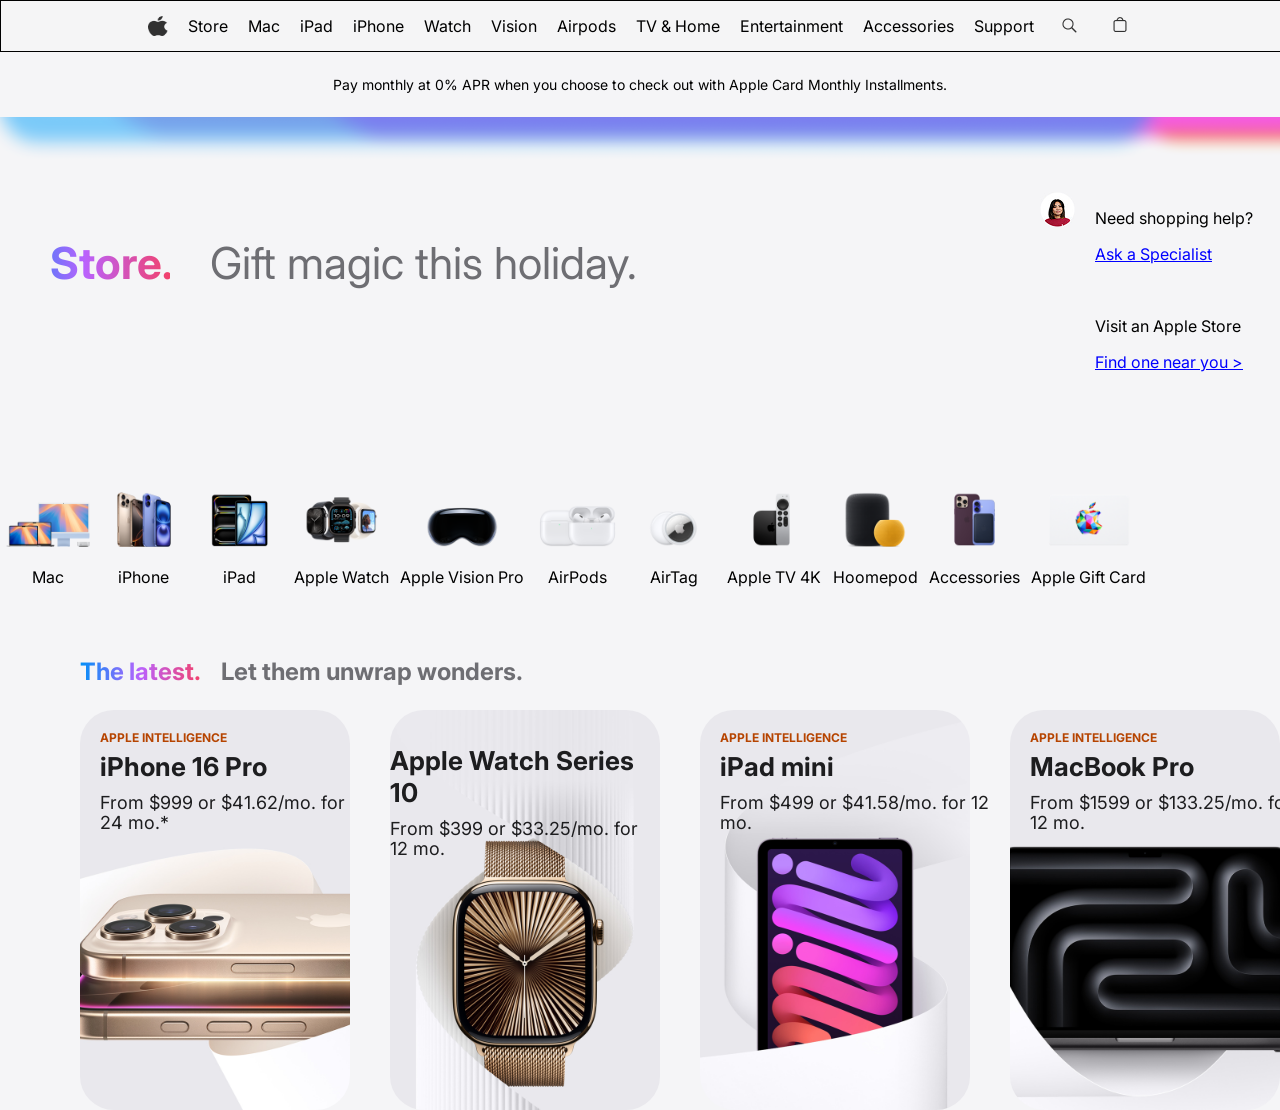
==== project2ig/storepage.html @ 645a99cc "Add files via upload" ====
<!DOCTYPE html>
<html lang="en">

<head>
    <meta charset="UTF-8">
    <meta name="viewport" content="width=device-width, initial-scale=1.0">
    <title>Document</title>
    <link rel="stylesheet" href="./storepage.css">
    </link>
    <link rel="preconnect" href="https://fonts.googleapis.com">
    <link rel="preconnect" href="https://fonts.gstatic.com" crossorigin>
    <link
        href="https://fonts.googleapis.com/css2?family=Bebas+Neue&family=Bungee&family=Inter:ital,opsz,wght@0,14..32,100..900;1,14..32,100..900&family=Noto+Sans:ital,wght@0,100..900;1,100..900&display=swap"
        rel="stylesheet">
</head>

<body class="body">

    <div class="a1">
        <div class="a2"><img class="a3" src="./applelogo.png" alt=""></div>
        <p class="a2">Store</p>
        <p class="a2">Mac</p>
        <p class="a2">iPad</p>
        <p class="a2">iPhone</p>
        <p class="a2">Watch</p>
        <p class="a2">Vision</p>
        <p class="a2">Airpods</p>
        <p class="a2">TV & Home</p>
        <p class="a2">Entertainment</p>
        <p class="a2">Accessories</p>
        <p class="a2">Support</p>
        <div class="a2"><img class="a4" src="./Item → Button - Search apple.com.png" alt=""></div>
        <div class="a2"><img class="a4" src="./shopicon.png" alt=""></div>
    </div>
    <div class="b1">
        <p class="b2">Pay monthly at 0% APR when you choose to check out with Apple Card Monthly Installments.</p>
    </div>

    <div class="b3">

    </div>

    <div class="c1">
        <div class="c2">
            <p class="c3">Store.</p>
            <p class="c4"> Gift magic this holiday.</p>
        </div>

        <div class="c5">
            <div><img src="./some lady.png" alt=""></div>
            <div>
                <div class="c7">
                    <p>Need shopping help?</p>
                    <a href="./es" class="c6">
                        <p>Ask a Specialist</p>
                    </a>
                </div>
                <div class="c7">
                    <p>Visit an Apple Store</p>
                    <a href="./es" class=c6>
                        <p>Find one near you ></p>
                    </a>
                </div>
            </div>
        </div>

    </div>
    <div class="d">

        <div class="d2"><img class=d1 src="./mac.png" alt="">
            <p>Mac</p>
        </div>
        <div class="d2"><img class=d1 src="iphone.png" alt="">
            <p>iPhone</p>
        </div>
        <div class="d2"><img class=d1 src="ipad.png" alt="">
            <p>iPad</p>
        </div>
        <div class="d2"><img class=d1 src="watch.png" alt="">
            <p>Apple Watch</p>
        </div>
        <div class="d2"><img class=d1 src="visionpro.png" alt="">
            <p>Apple Vision Pro</p>
        </div>
        <div class="d2"><img class=d1 src="airpods.png" alt="">
            <p>AirPods</p>
        </div>
        <div class="d2"><img class=d1 src="airtag.png" alt="">
            <p>AirTag</p>
        </div>
        <div class="d2"><img class=d1 src="appletv.png" alt="">
            <p>Apple TV 4K</p>
        </div>
        <div class="d2"><img class=d1 src="homepod.png" alt="">
            <p>Hoomepod</p>
        </div>
        <div class="d2"><img class=d1 src="accessories.png" alt="">
            <p>Accessories</p>
        </div>
        <div class="d2"><img class=d1 src="giftcard.png" alt="">
            <p>Apple Gift Card</p>
        </div>
    </div>
    <div class="z1">
        <div class="e">
            <p class="e1">The latest.</p>
            <p class="e2">Let them unwrap wonders.</p>
        </div>
        <div class="e3">

            <div class="e4" id="dsad">
                <div class="f3">
                    <p class="f5">APPLE INTELLIGENCE</p>
                    <p class="f1">iPhone 16 Pro</p>
                    <p class="f2">From $999 or $41.62/mo. for 24 mo.*</p>
                </div>
            </div>
            <div class="e5">
                <div class="f4">
                    <p class="f0">Apple Watch Series 10</p>
                    <p class="f2">From $399 or $33.25/mo. for 12 mo.</p>
                </div>
            </div>
            <div class="e6">
                <div class="f3">
                    <p class="f5">APPLE INTELLIGENCE</p>
                    <p class="f1">iPad mini</p>
                    <p class="f2">From $499 or $41.58/mo. for 12 mo.</p>
                </div>
            </div>
            <div class="e7">
                <div class="f3">
                    <p class="f5">APPLE INTELLIGENCE</p>
                    <p class=f1>MacBook Pro</p>
                    <p class="f2">From $1599 or $133.25/mo. for 12 mo.</p>
                </div>
            </div>





        </div>
    </div>


<div>




    
</div>




</body>

</html>
---- project2ig/storepage.css ----
.body {
    margin: 0;
    width: 100%;
    background-color: rgba(245, 245, 247, 1);
    font-family: 'inter';

}

.a1 {
    width: 100%;
    height: 50px;
    border: 1px solid black;
    display: flex;
    justify-content: center;
    gap: 20px;
    align-items: center;
    text-align: center;
    background-color: #F5F5F7CC;
}

.a2 {
    height: 30px;
    align-items: center;
    display: flex;
}

.a3 {
    width: 20px;
    height: 20px;
}

.a4 {
    display: flex;
    align-items: center;
}

.b1 {
    display: flex;
    align-items: center;
    text-align: center;
    width: 100%;
}

.b2 {
    width: 100%;
    font-size: 14px;
    padding: 10px 0;
}

.b3 {
    width: 100%;
    height: 75px;
    background: url(./gradient.png);
}

.c1 {
    width: 100%;
    height: 300px;
    display: flex;
    justify-content: space-between;
}

.c3 {
    background: linear-gradient(90deg, #0090F7 0%, #BA62FC 50%, #F2416B 100%);
    background-clip: text;
    -webkit-background-clip: text;
    -webkit-text-fill-color: transparent;
    font-weight: 700;
    font-size: 44px;
    width: 120px;
    height: 50px;
    padding-left: 50px;
}

.c2 {
    display: flex;
    height: 50px;
    width: 800px;
    gap: 40px;
}

.c4 {
    color: rgba(110, 110, 115, 1);
    font-size: 44px;
    width: 600px;
    height: 50px;
}

.c5 {
    display: flex;
    width: 200px;
    gap: 20px;
    padding-right: 40px;
}

.c6 {
    color: blue;
    text-decoration: underline;
}

.c7 {
    padding-bottom: 20px;
    width: 200px;
}

.d {
    height: 141px;
    justify-content: space-around;

    display: flex;
    width: 90%;
    justify-self: center;
}

.d1 {
    height: 55px;

}

.d2 {
    height: 60px;
    object-fit: contain;
    text-align: center
}

.e {
    display: flex;
    text-align: start;
    gap: 20px;
    width: 80%;
    padding-left: 80px;
}

.e1 {
    font-size: 24px;
    font-weight: 700;
    background: linear-gradient(90deg, #0090F7 0%, #BA62FC 50%, #F2416B 100%);
    background-clip: text;
    -webkit-background-clip: text;
    -webkit-text-fill-color: transparent;
}

.e2 {
    font-weight: 700;
    font-size: 24px;
    color: rgba(110, 110, 115, 1);
}

.e4 {
    background: url(./e3.jpg);
    width: 480px;
    height: 400px;
    background-size: cover;
    border-radius: 34px;
    background-position: center;

}

.e3 {
    margin-left: 80px;
    display: flex;
    gap: 40px;

    
}

.e5 {
    background: url(./e4.jpg);
    width: 480px;
    height: 400px;
    background-size: cover;
    background-position: center;
    border-radius: 34px;
    background-repeat: no-repeat;
}

.e6 {
    background: url(./e5.jpg);
    width: 480px;
    height: 400px;
    background-size: cover;
    border-radius: 34px;
    background-position: center;
}

.e7 {
    background: url(./e6.jpg);
    width: 480px;
    height: 400px;
    background-size: cover;
    border-radius: 34px;
    background-position: center;

}

.z1 {
width: 100%;
}
.f1 {color: #1D1D1F;
font-size: 26px;
font-weight: 700;
line-height: 32px;
margin-top: 0px;
margin-bottom: 10px;

}
.f2 {color: #1D1D1F;
font-family: Inter;
font-size: 18px;
font-style: normal;
font-weight: 400;
margin: 0px;
line-height: 20px; /* 111.111% */}
.f3 {width: 100%;
margin: 20px;}
.f5{margin-bottom: 5px;
color: #B64400;
font-family: Inter;
font-size: 12px;
font-style: normal;
font-weight: 700;
line-height: 16px; /* 133.333% */
}
.f0{color: #1D1D1F;
font-size: 26px;
font-weight: 700;
line-height: 32px;
margin-top: 35px;
margin-bottom: 10px;}
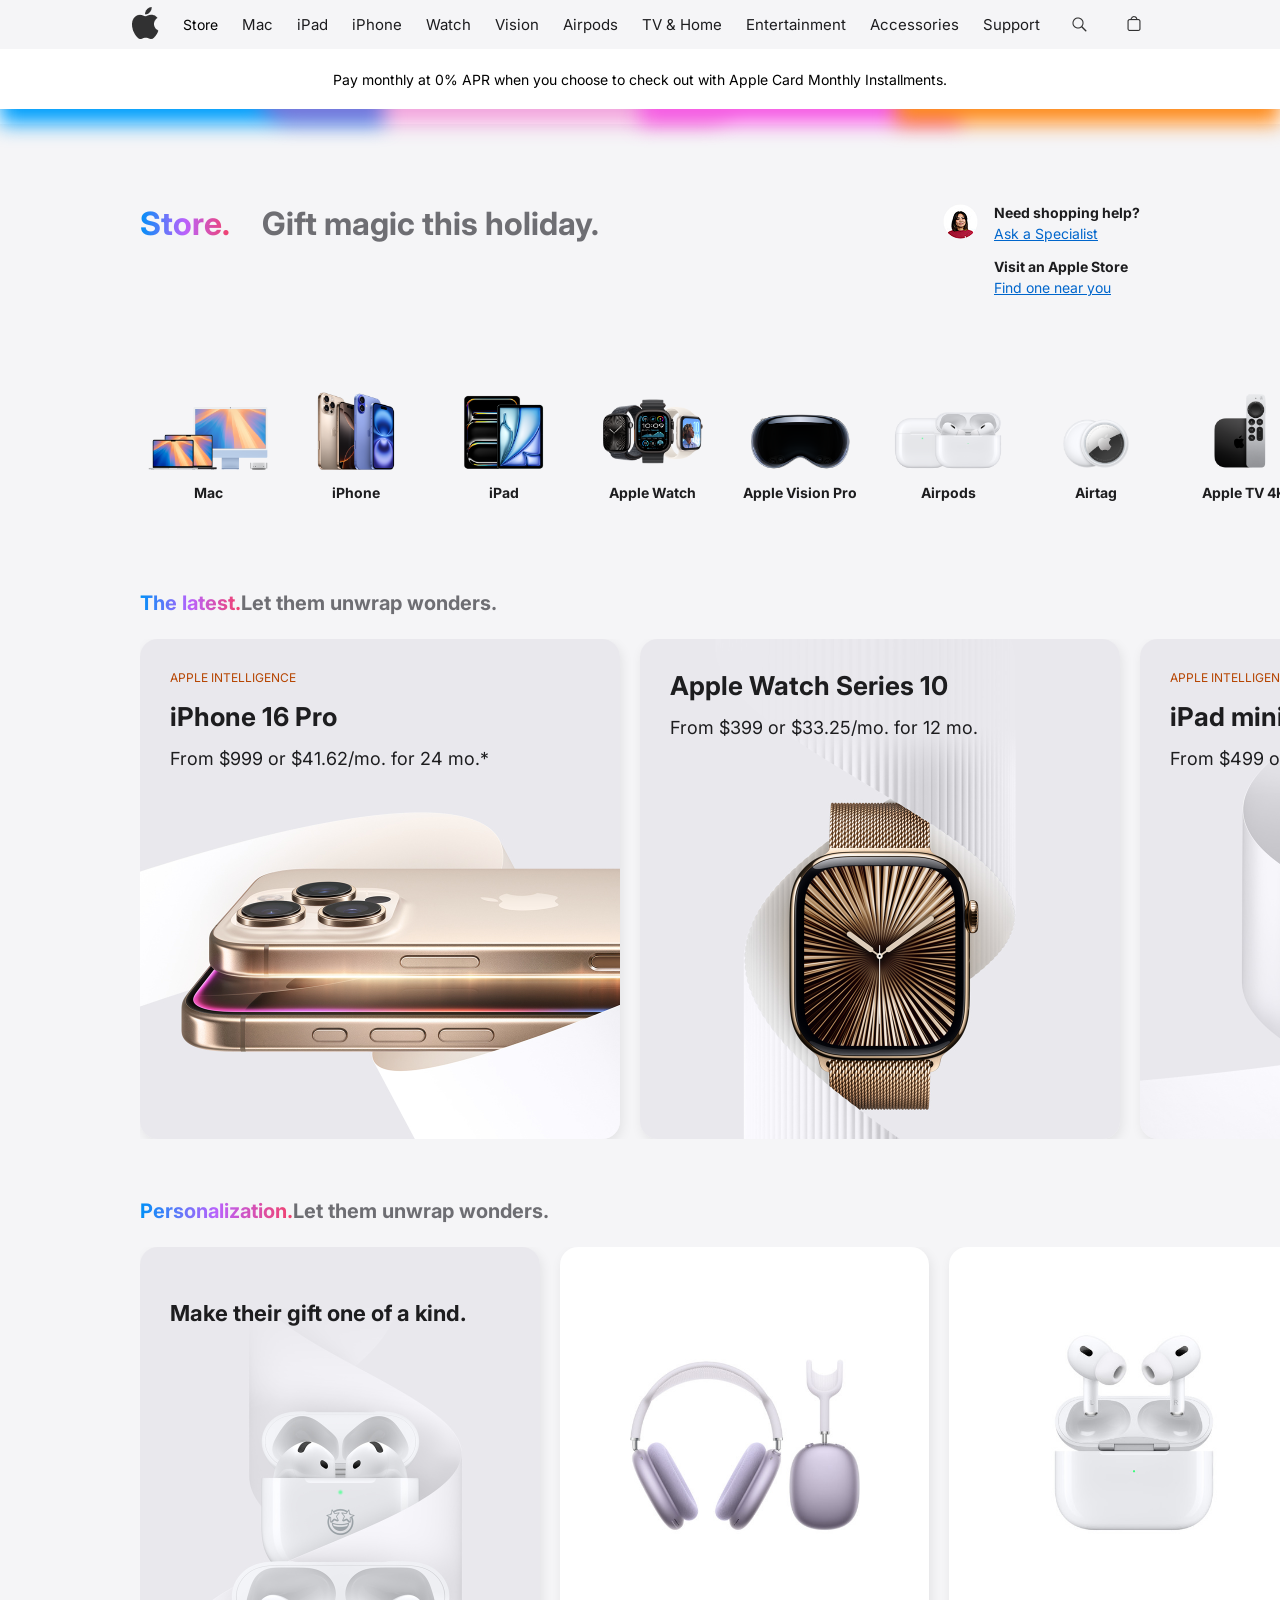
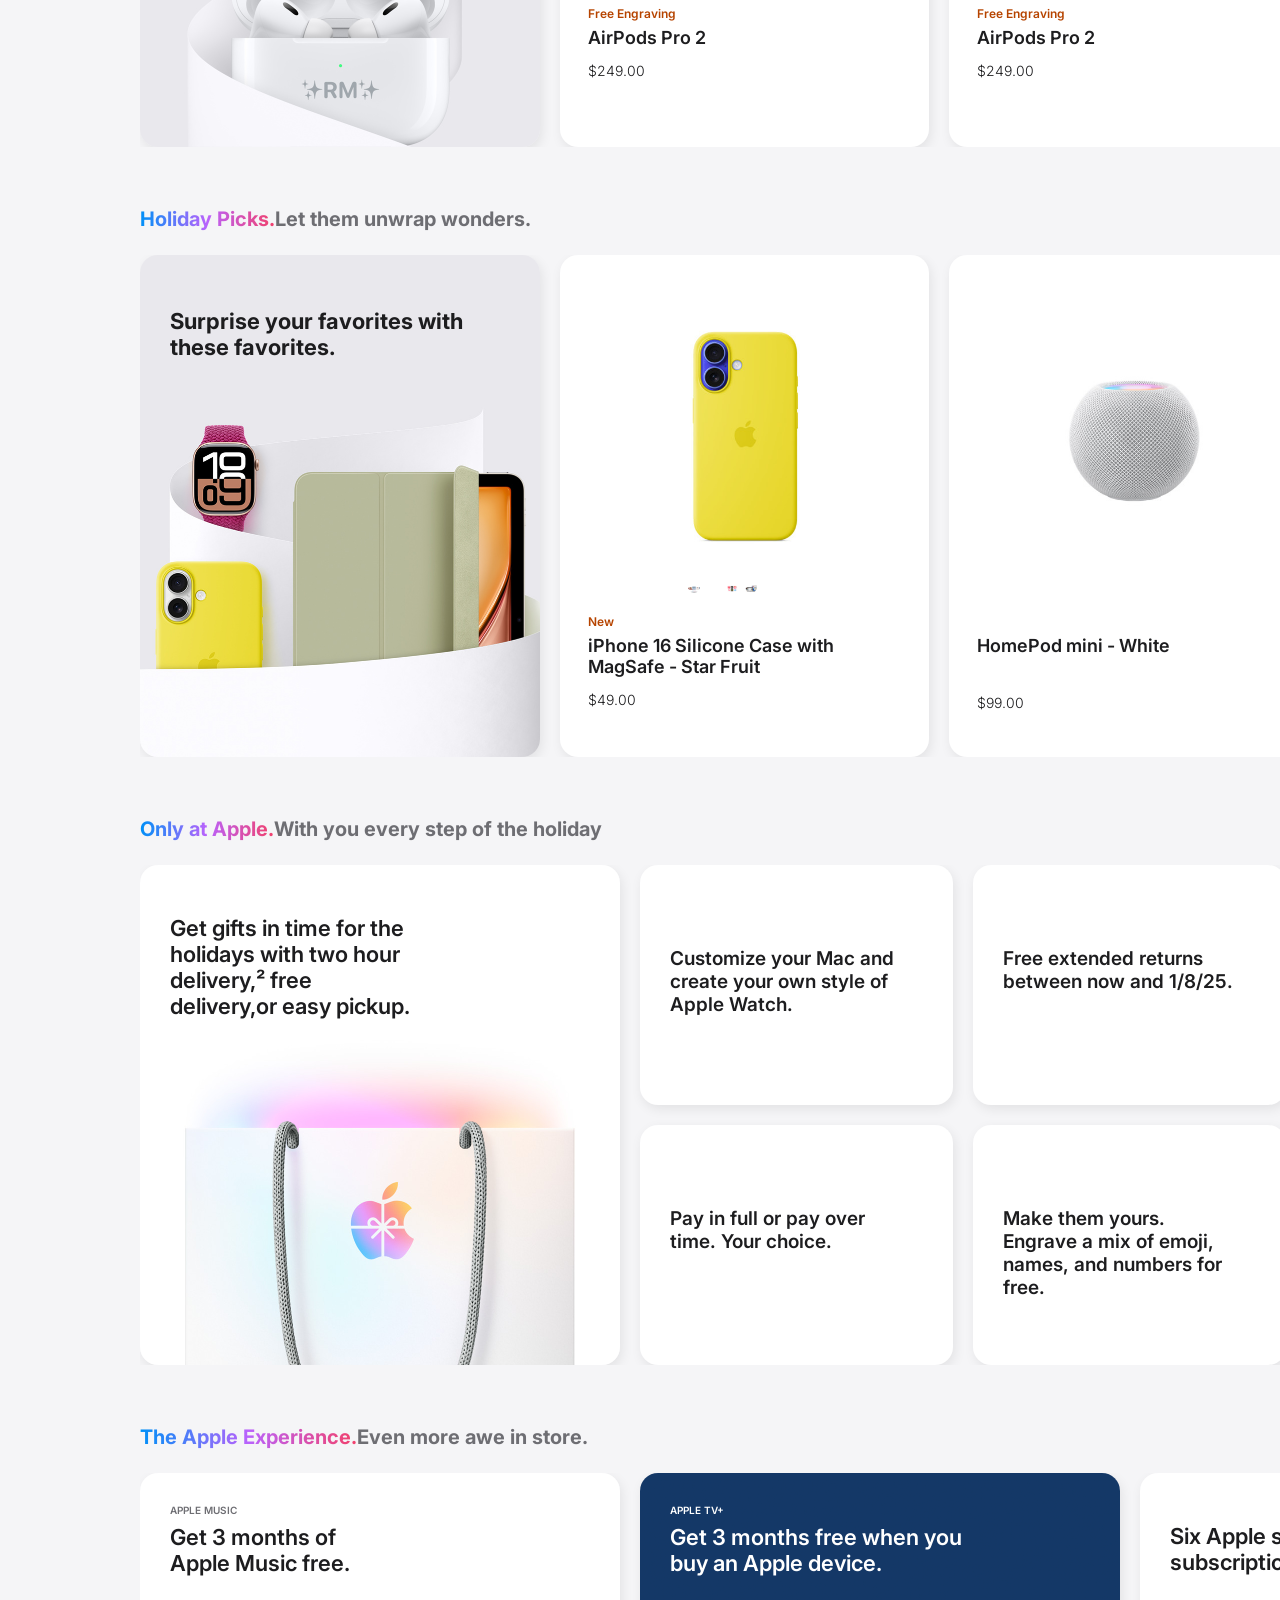
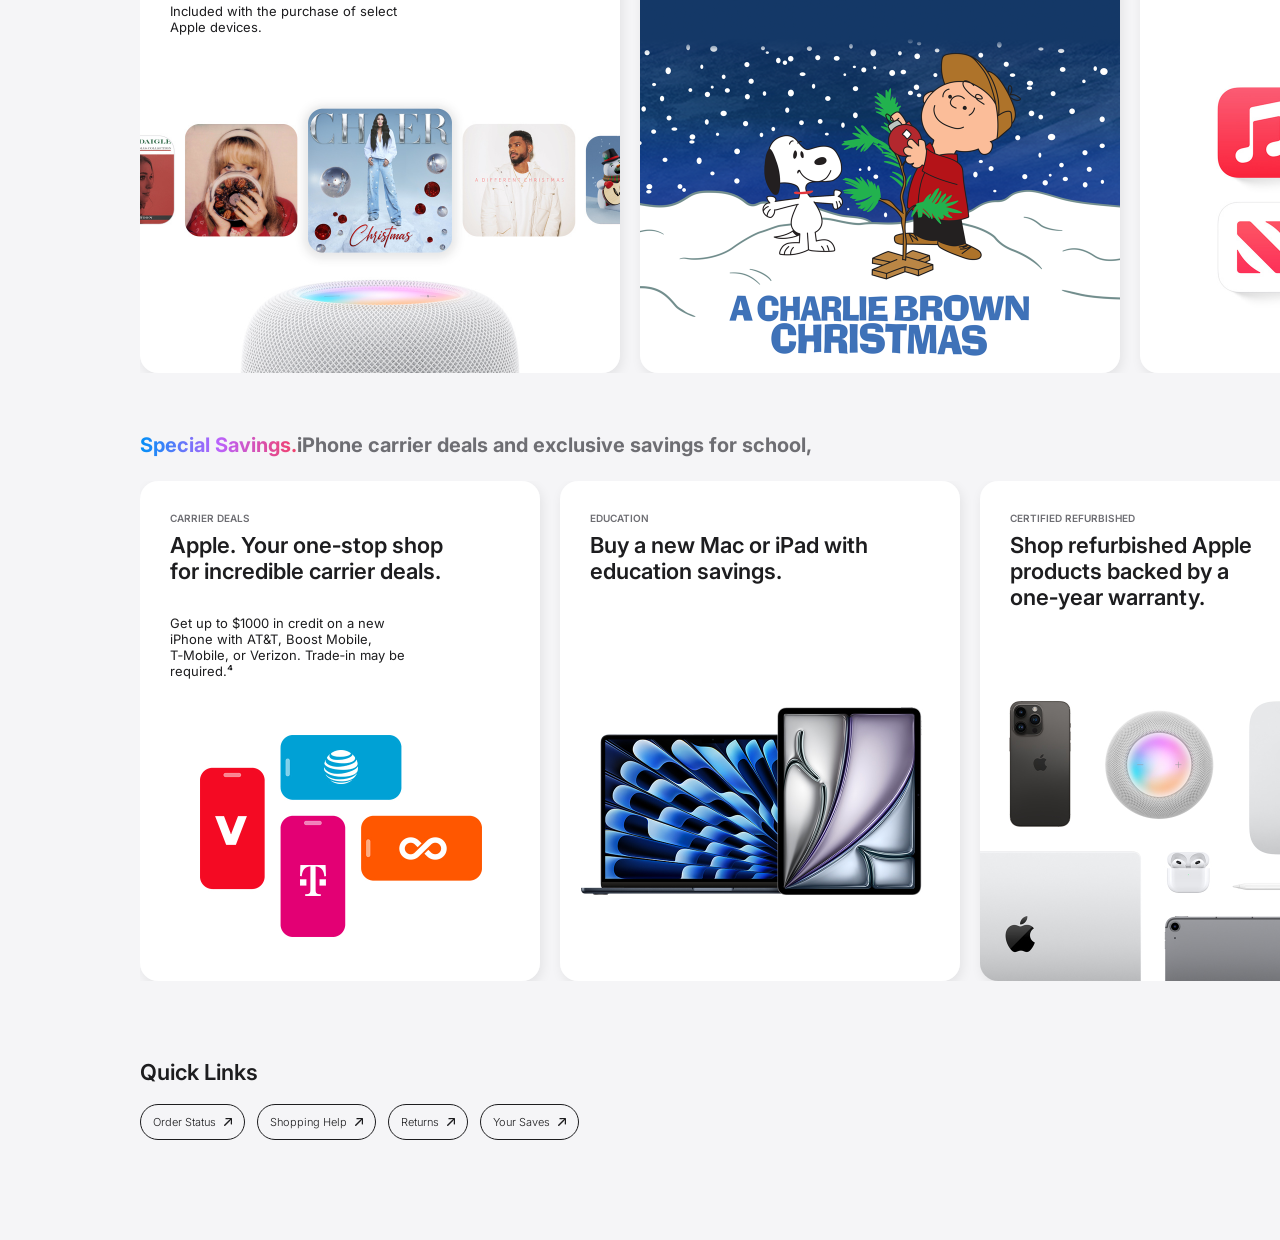
==== commit ff520fc9: "Add files via upload" ====
--- a/project2ig/storepage.html
+++ b/project2ig/storepage.html
@@ -1,160 +1,589 @@
-<!DOCTYPE html>
+<!doctype html>
 <html lang="en">
 
 <head>
-    <meta charset="UTF-8">
-    <meta name="viewport" content="width=device-width, initial-scale=1.0">
-    <title>Document</title>
-    <link rel="stylesheet" href="./storepage.css">
-    </link>
-    <link rel="preconnect" href="https://fonts.googleapis.com">
-    <link rel="preconnect" href="https://fonts.gstatic.com" crossorigin>
-    <link
-        href="https://fonts.googleapis.com/css2?family=Bebas+Neue&family=Bungee&family=Inter:ital,opsz,wght@0,14..32,100..900;1,14..32,100..900&family=Noto+Sans:ital,wght@0,100..900;1,100..900&display=swap"
-        rel="stylesheet">
+  <meta charset="UTF-8" />
+  <meta name="viewport" content="width=device-width, initial-scale=1.0" />
+  <title>Store</title>
+  <link rel="stylesheet" href="storepage.css" />
+  <link
+    href="https://fonts.googleapis.com/css2?family=Bebas+Neue&family=Inter:ital,opsz,wght@0,14..32,100..900;1,14..32,100..900&family=Montserrat:ital,wght@0,100..900;1,100..900&family=Roboto:ital,wght@0,100..900;1,100..900&display=swap"
+    rel="stylesheet" />
 </head>
 
-<body class="body">
-
-    <div class="a1">
-        <div class="a2"><img class="a3" src="./applelogo.png" alt=""></div>
-        <p class="a2">Store</p>
-        <p class="a2">Mac</p>
-        <p class="a2">iPad</p>
-        <p class="a2">iPhone</p>
-        <p class="a2">Watch</p>
-        <p class="a2">Vision</p>
-        <p class="a2">Airpods</p>
-        <p class="a2">TV & Home</p>
-        <p class="a2">Entertainment</p>
-        <p class="a2">Accessories</p>
-        <p class="a2">Support</p>
-        <div class="a2"><img class="a4" src="./Item → Button - Search apple.com.png" alt=""></div>
-        <div class="a2"><img class="a4" src="./shopicon.png" alt=""></div>
-    </div>
-    <div class="b1">
-        <p class="b2">Pay monthly at 0% APR when you choose to check out with Apple Card Monthly Installments.</p>
-    </div>
-
-    <div class="b3">
-
-    </div>
-
-    <div class="c1">
-        <div class="c2">
-            <p class="c3">Store.</p>
-            <p class="c4"> Gift magic this holiday.</p>
-        </div>
-
-        <div class="c5">
-            <div><img src="./some lady.png" alt=""></div>
-            <div>
-                <div class="c7">
-                    <p>Need shopping help?</p>
-                    <a href="./es" class="c6">
-                        <p>Ask a Specialist</p>
-                    </a>
-                </div>
-                <div class="c7">
-                    <p>Visit an Apple Store</p>
-                    <a href="./es" class=c6>
-                        <p>Find one near you ></p>
-                    </a>
-                </div>
-            </div>
-        </div>
-
-    </div>
-    <div class="d">
-
-        <div class="d2"><img class=d1 src="./mac.png" alt="">
-            <p>Mac</p>
-        </div>
-        <div class="d2"><img class=d1 src="iphone.png" alt="">
-            <p>iPhone</p>
-        </div>
-        <div class="d2"><img class=d1 src="ipad.png" alt="">
-            <p>iPad</p>
-        </div>
-        <div class="d2"><img class=d1 src="watch.png" alt="">
-            <p>Apple Watch</p>
-        </div>
-        <div class="d2"><img class=d1 src="visionpro.png" alt="">
-            <p>Apple Vision Pro</p>
-        </div>
-        <div class="d2"><img class=d1 src="airpods.png" alt="">
-            <p>AirPods</p>
-        </div>
-        <div class="d2"><img class=d1 src="airtag.png" alt="">
-            <p>AirTag</p>
-        </div>
-        <div class="d2"><img class=d1 src="appletv.png" alt="">
-            <p>Apple TV 4K</p>
-        </div>
-        <div class="d2"><img class=d1 src="homepod.png" alt="">
-            <p>Hoomepod</p>
-        </div>
-        <div class="d2"><img class=d1 src="accessories.png" alt="">
-            <p>Accessories</p>
-        </div>
-        <div class="d2"><img class=d1 src="giftcard.png" alt="">
-            <p>Apple Gift Card</p>
-        </div>
-    </div>
-    <div class="z1">
-        <div class="e">
-            <p class="e1">The latest.</p>
-            <p class="e2">Let them unwrap wonders.</p>
-        </div>
-        <div class="e3">
-
-            <div class="e4" id="dsad">
-                <div class="f3">
-                    <p class="f5">APPLE INTELLIGENCE</p>
-                    <p class="f1">iPhone 16 Pro</p>
-                    <p class="f2">From $999 or $41.62/mo. for 24 mo.*</p>
-                </div>
-            </div>
-            <div class="e5">
-                <div class="f4">
-                    <p class="f0">Apple Watch Series 10</p>
-                    <p class="f2">From $399 or $33.25/mo. for 12 mo.</p>
-                </div>
-            </div>
-            <div class="e6">
-                <div class="f3">
-                    <p class="f5">APPLE INTELLIGENCE</p>
-                    <p class="f1">iPad mini</p>
-                    <p class="f2">From $499 or $41.58/mo. for 12 mo.</p>
-                </div>
-            </div>
-            <div class="e7">
-                <div class="f3">
-                    <p class="f5">APPLE INTELLIGENCE</p>
-                    <p class=f1>MacBook Pro</p>
-                    <p class="f2">From $1599 or $133.25/mo. for 12 mo.</p>
-                </div>
-            </div>
-
-
-
-
-
-        </div>
-    </div>
-
-
-<div>
-
-
-
-
-    
-</div>
-
-
-
-
+<body>
+  <div class="nav">
+    <div class="logo">
+      <img src="./applelogo.png" />
+    </div>
+    <div class="navitem">
+      <a href="./Store.html" target="_blank">Store</a>
+      <p>Mac</p>
+      <p>iPad</p>
+      <p>iPhone</p>
+      <p>Watch</p>
+      <p>Vision</p>
+      <p>Airpods</p>
+      <p>TV & Home</p>
+      <p>Entertainment</p>
+      <p>Accessories</p>
+      <p>Support</p>
+    </div>
+    <div class="navicon">
+      <img src="./Item → Button - Search apple.com.png" />
+      <img src="./shopicon.png" />
+      <img src="./menu.svg" class="menu" />
+    </div>
+  </div>
+  <div class="box">
+    <div class="header">
+      <p>
+        Pay monthly at 0% APR when you choose to check out with Apple Card
+        Monthly Installments.
+      </p>
+    </div>
+    <div class="gradient">
+      <div class="relative">
+        <div class="color blue"></div>
+        <div class="color pink"></div>
+        <div class="color pinky"></div>
+        <div class="color orange"></div>
+      </div>
+    </div>
+  </div>
+  <div class="section">
+    <div class="section1">
+      <div class="header1">
+        <h1 class="colort">Store.</h1>
+        <h1 class="grey">Gift magic this holiday.</h1>
+      </div>
+      <div class="shoppinghelp">
+        <img style="width: 35px; height: 35px; border-radius: 100px" src="./some lady.png" />
+        <div class="help" style="margin: 0">
+          <div class="need">
+            <p class="need1">Need shopping help?</p>
+            <p class="need2">Ask a Specialist</p>
+          </div>
+          <div class="visit">
+            <p class="visit1">Visit an Apple Store</p>
+            <p class="visit2">Find one near you</p>
+          </div>
+        </div>
+      </div>
+    </div>
+    <div class="section2">
+      <div class="item1 item">
+        <img class="zurag" src="./mac.png" />
+        <p>Mac</p>
+      </div>
+      <div class="item2 item">
+        <img class="zurag" src="./iphone.png" />
+        <p>iPhone</p>
+      </div>
+      <div class="item3 item">
+        <img class="zurag" src="./ipad.png" />
+        <p>iPad</p>
+      </div>
+      <div class="item4 item">
+        <img class="zurag" src="./watch.png" />
+        <p>Apple Watch</p>
+      </div>
+      <div class="item5 item">
+        <img class="zurag" src="./visionpro.png" />
+        <p>Apple Vision Pro</p>
+      </div>
+      <div class="item6 item">
+        <img class="zurag" src="./airpods.png" />
+        <p>Airpods</p>
+      </div>
+      <div class="item7 item">
+        <img class="zurag" src="./airtag.png" />
+        <p>Airtag</p>
+      </div>
+      <div class="item8 item">
+        <img class="zurag" src="./appletv.png" />
+        <p>Apple TV 4K</p>
+      </div>
+      <div class="item9 item">
+        <img class="zurag" src="homepod.png" />
+        <p>Homepod</p>
+      </div>
+      <div class="item10 item">
+        <img class="zurag" src="./accessories.png" />
+        <p>Accessories</p>
+      </div>
+      <div class="item11 item">
+        <img class="zurag" src="./giftcard.png" />
+        <p>Apple Gift Card</p>
+      </div>
+    </div>
+  </div>
+  <div class="main">
+    <div class="sec">
+      <div class="p">
+        <p class="colort text">The latest.</p>
+        <p class="grey text">Let them unwrap wonders.</p>
+      </div>
+
+      <div class="list">
+        <div class="image1 image">
+          <div class="listitem">
+            <p style="
+                  color: #b64400;
+                  font-family: Inter;
+                  font-size: 12px;
+                  margin: 0;
+                ">
+              APPLE INTELLIGENCE
+            </p>
+            <p style="
+                  color: #1d1d1f;
+                  font-family: Inter;
+                  font-size: 26px;
+                  font-style: normal;
+                  font-weight: 700;
+                  margin: 0;
+                ">
+              iPhone 16 Pro
+            </p>
+            <p style="
+                  color: #1d1d1f;
+                  font-family: Inter;
+                  font-size: 18px;
+                  margin: 0;
+                ">
+              From $999 or $41.62/mo. for 24 mo.*
+            </p>
+          </div>
+        </div>
+        <div class="image2 image">
+          <div class="listitem">
+            <p style="
+                  color: #1d1d1f;
+                  font-family: Inter;
+                  font-size: 26px;
+                  font-style: normal;
+                  font-weight: 700;
+                  margin: 0;
+                ">
+              Apple Watch Series 10
+            </p>
+            <p style="
+                  color: #1d1d1f;
+                  font-family: Inter;
+                  font-size: 18px;
+                  margin: 0;
+                ">
+              From $399 or $33.25/mo. for 12 mo.
+            </p>
+          </div>
+        </div>
+        <div class="image3 image">
+          <div class="listitem">
+            <p style="
+                  color: #b64400;
+                  font-family: Inter;
+                  font-size: 12px;
+                  margin: 0;
+                ">
+              APPLE INTELLIGENCE
+            </p>
+            <p style="
+                  color: #1d1d1f;
+                  font-family: Inter;
+                  font-size: 26px;
+                  font-style: normal;
+                  font-weight: 700;
+                  margin: 0;
+                ">
+              iPad mini
+            </p>
+            <p style="
+                  color: #1d1d1f;
+                  font-family: Inter;
+                  font-size: 18px;
+                  margin: 0;
+                ">
+              From $499 or $41.58/mo. for 12 mo.
+            </p>
+          </div>
+        </div>
+        <div class="image4 image">
+          <div class="listitem">
+            <p style="
+                  color: #b64400;
+                  font-family: Inter;
+                  font-size: 12px;
+                  margin: 0;
+                ">
+              APPLE INTELLIGENCE
+            </p>
+            <p style="
+                  color: #1d1d1f;
+                  font-family: Inter;
+                  font-size: 26px;
+                  font-style: normal;
+                  font-weight: 700;
+                  margin: 0;
+                ">
+              MacBook Pro
+            </p>
+            <p style="
+                  color: #1d1d1f;
+                  font-family: Inter;
+                  font-size: 18px;
+                  margin: 0;
+                ">
+              From $1599 or $133.25/mo. for 12 mo.
+            </p>
+          </div>
+        </div>
+      </div>
+    </div>
+    <div class="sec" >
+      <div class="p">
+        <p class="colort text">Personalization.</p>
+        <p class="grey text">Let them unwrap wonders.</p>
+      </div>
+
+      <div class="list">
+        <div class="list1" style="background-image: url(./a1.jpg)">
+          <p>Make their gift one of a kind.</p>
+        </div>
+        <div class="listt list2">
+          <img style="width: 230px; height: 230px" src="./a2.jpg" />
+          <div class="tseg">
+            <img class="colorr" src="./color1.jpg" />
+            <img class="colorr" src="./color2.jpg" />
+            <img class="colorr" src="./color3.jpg" />
+            <img class="colorr" src="./color4.jpg" />
+            <img class="colorr" src="./color5.jpg" />
+          </div>
+          <div class="desc">
+            <div class="desc1">
+              <p class="shar">Free Engraving</p>
+              <p class="har">AirPods Pro 2</p>
+            </div>
+            <div class="desc2">
+              <p>$249.00</p>
+            </div>
+          </div>
+        </div>
+        <div class="listt list2 list33">
+          <img style="width: 230px; height: 230px" src="./a3.jpg" />
+          <div class="desc">
+            <div class="desc1">
+              <p class="shar">Free Engraving</p>
+              <p class="har">AirPods Pro 2</p>
+            </div>
+            <div class="desc2">
+              <p>$249.00</p>
+            </div>
+          </div>
+        </div>
+        <div class="listt list2 list33">
+          <img style="width: 230px; height: 230px" src="./a4.jpg" />
+          <div class="desc">
+            <div class="desc1">
+              <p class="shar">Free Engraving</p>
+              <p class="har">AirPods 4 with Active Noise Cancellation</p>
+            </div>
+            <div class="desc2">
+              <p>$179.00</p>
+            </div>
+          </div>
+        </div>
+        <div class="listt list2 list33">
+          <img style="width: 230px; height: 230px" src="./a5.jpg" />
+          <div class="desc">
+            <div class="desc1">
+              <p class="shar">New</p>
+              <p class="har">Apple Pencil Pro</p>
+            </div>
+            <div class="desc2">
+              <p>$249.00</p>
+            </div>
+          </div>
+        </div>
+        <div class="listt list2 list33">
+          <img style="width: 230px; height: 230px" src="./a6.jpg" />
+          <div class="desc">
+            <div class="desc1">
+              <p class="shar">Free Engraving</p>
+              <p class="har">AirPods Pro 2</p>
+            </div>
+            <div class="desc2">
+              <p>$249.00</p>
+            </div>
+          </div>
+        </div>
+      </div>
+    </div>
+    <div class="sec">
+      <div class="p">
+        <p class="colort text">Holiday Picks.</p>
+        <p class="grey text">Let them unwrap wonders.</p>
+      </div>
+
+      <div class="list">
+        <div class="list1" style="background-image: url(./aa1.jpg)">
+          <p>Surprise your favorites with these favorites.</p>
+        </div>
+        <div class="listt list2">
+          <img style="width: 230px; height: 230px" src="./aa2.jpg" />
+          <div class="tseg">
+            <img class="colorr" src="./c1.jpg" />
+            <img class="colorr" src="./c2.jpg" />
+            <img class="colorr" src="./c3.jpg" />
+            <img class="colorr" src="./c4.jpg" />
+            <img class="colorr" src="./c5.jpg" />
+            <img class="colorr" src="./c6.jpg" />
+          </div>
+          <div class="desc">
+            <div class="desc1">
+              <p class="shar">New</p>
+              <p class="har">
+                iPhone 16 Silicone Case with MagSafe - Star Fruit
+              </p>
+            </div>
+            <div class="desc2">
+              <p>$49.00</p>
+            </div>
+          </div>
+        </div>
+        <div class="listt list2">
+          <img style="width: 230px; height: 230px" src="./aa3.jpg" />
+          <div class="tseg">
+            <img class="colorr" src="./co1.jpg" />
+            <img class="colorr" src="./co2.jpg" />
+            <img class="colorr" src="./co3.jpg" />
+            <img class="colorr" src="./co4.jpg" />
+            <img class="colorr" src="./co5.jpg" />
+          </div>
+          <div class="desc">
+            <div class="desc1">
+              <p style="color: #fff" class="shar">New</p>
+              <p class="har">HomePod mini - White</p>
+              <p style="color: #fff; margin: 0">hh</p>
+            </div>
+            <div class="desc2">
+              <p>$99.00</p>
+            </div>
+          </div>
+        </div>
+        <div class="listt list2">
+          <img style="width: 230px; height: 230px" src="./aa4.jpg" />
+          <div class="tseg">
+            <img class="colorr" src="./col1.jpg" />
+            <img class="colorr" src="./col2.jpg" />
+            <img class="colorr" src="./col3.jpg" />
+            <img class="colorr" src="./col4.jpg" />
+          </div>
+          <div class="desc">
+            <div class="desc1">
+              <p style="color: #fff" class="shar">New</p>
+              <p class="har">Smart Folio for iPad Air 11 - inch (M2) - Sage</p>
+            </div>
+            <div class="desc2">
+              <p>$79.00</p>
+            </div>
+          </div>
+        </div>
+        <div class="listt list2">
+          <img style="width: 230px; height: 230px" src="./aa5.jpg" />
+          <div class="tseg">
+            <img class="colorr" src="./colo1.jpg" />
+            <img class="colorr" src="./colo2.jpg" />
+            <img class="colorr" src="./colo3.jpg" />
+          </div>
+          <div class="desc">
+            <div class="desc1">
+              <p class="shar">New</p>
+              <p class="har">
+                Beats Solo 4 - On-Ear Wireless Headphones - Slate Blue
+              </p>
+            </div>
+            <div class="desc2">
+              <p>$79.00</p>
+            </div>
+          </div>
+        </div>
+        <div class="listt list2">
+          <img style="width: 230px; height: 230px" src="./b1.jpg" />
+          <div class="tseg">
+            <img class="colorr" src="./co1.jpg" />
+            <img class="colorr" src="./co2.jpg" />
+            <img class="colorr" src="./co3.jpg" />
+            <img class="colorr" src="./co4.jpg" />
+            <img class="colorr" src="./co5.jpg" />
+          </div>
+          <div class="desc">
+            <div class="desc1">
+              <p style="color: #fff" class="shar">New</p>
+              <p class="har">HomePod mini - White</p>
+              <p style="color: #fff; margin: 0">hh</p>
+            </div>
+            <div class="desc2">
+              <p>$99.00</p>
+            </div>
+          </div>
+        </div>
+      </div>
+      </div>
+      <div class="sec">
+        <div class="p">
+          <p class="colort text">Only at Apple.</p>
+          <p class="grey text">With you every step of the holiday</p>
+        </div>
+
+        <div class="list">
+          <div class="gift " style="background-image: url(./b1.jpg)">
+            <p class="get">
+              Get gifts in time for the holidays with two hour delivery,² free
+              delivery,or easy pickup.
+            </p>
+          </div>
+          <div class="whitebox">
+            <div class="white">
+              <p>
+                Customize your Mac and create your own style of Apple Watch.
+              </p>
+            </div>
+            <div class="white">
+              <p>Pay in full or pay over time. Your choice.</p>
+            </div>
+          </div>
+          <div class="whitebox">
+            <div class="white">
+              <p>Free extended returns between now and 1/8/25.</p>
+            </div>
+            <div class="white">
+              <p>
+                Make them yours. Engrave a mix of emoji, names, and numbers for
+                free.
+              </p>
+            </div>
+          </div>
+          <div class="gift " style="background-image: url(./b2.jpg)">
+            <p class="trade">APPLE TRADE IN</p>
+            <p class="get" style="padding: 8px 30px">
+              Trade in your current device. Get credit toward a new one.³
+            </p>
+          </div>
+          <div class="gift " style="background-image: url(./b3.jpg)">
+            <p class="trade">APPLE SPECIALIST</p>
+            <p class="get" style="padding: 8px 30px">
+              Find gifts with an Apple Specialist in a store or online.
+            </p>
+          </div>
+        </div>
+      </div>
+      <div class="sec">
+        <div class="p">
+          <p class="colort text">The Apple Experience.</p>
+          <p class="grey text">Even more awe in store.</p>
+        </div>
+
+        <div class="list">
+          <div class="gift " style="background-image: url(./c1.jpg)">
+            <p class="trade">APPLE MUSIC</p>
+            <p class="get" style="padding: 8px 30px; width: 275px; height: 66px">
+              Get 3 months of Apple Music free.
+            </p>
+            <p class="jijig">
+              Included with the purchase of select Apple devices.
+            </p>
+          </div>
+          <div class="gift " style="background-image: url(./c2.png)">
+            <p class="trade" style="color: #fff">APPLE TV+</p>
+            <p class="get" style="padding: 8px 30px; color: #fff">
+              Get 3 months free when you buy an Apple device.
+            </p>
+          </div>
+          <div class="gift " style="background-image: url(./c3.jpg)">
+            <p class="get" style="padding: 50px 30px">
+              Six Apple services. One easy subscription.
+            </p>
+          </div>
+          <div class="gift " style="background-image: url(./c4.jpg)">
+            <p class="trade">APPLE INTELLIGENCE</p>
+            <p class="get" style="padding: 8px 30px">
+              New features for writing, focus,communication, and more.
+            </p>
+          </div>
+        </div>
+      </div>
+      <div class="sec">
+        <div class="p">
+          <p class="colort text">Special Savings.</p>
+          <p class="grey text">
+            iPhone carrier deals and exclusive savings for school,
+          </p>
+        </div>
+
+        <div class="list">
+          <div class="gift giftt" style="background-image: url(./x1.jpg)">
+            <p class="trade">CARRIER DEALS</p>
+            <p class="get" style="padding: 8px 30px; width: 275px; height: 66px">
+              Apple. Your one‑stop shop for incredible carrier deals.
+            </p>
+            <p class="jijig" style="padding-top: 20px;">
+              Get up to $1000 in credit on a new iPhone with AT&T, Boost Mobile, T‑Mobile, or Verizon. Trade‑in may be required.⁴
+            </p>
+          </div>
+          <div class="gift giftt" style="background-image: url(./x2.jpg)">
+            <p class="trade">EDUCATION</p>
+            <p class="get" style="padding: 8px 30px">
+              Buy a new Mac or iPad with education savings.
+            </p>
+          </div>
+          <div class="gift giftt" style="background-image: url(./x3.jpg)">
+            <p class="trade">CERTIFIED REFURBISHED</p>
+            <p class="get" style="padding: 8px 30px">
+              Shop refurbished Apple products backed by a
+one‑year warranty.
+            </p>
+          </div>
+          <div class="gift giftt" style="background-image: url(./x4.jpg)">
+            <p class="trade">BUSINESS</p>
+            <p class="get" style="padding: 8px 30px; color: #FFF;">
+              From enterprise to small business, we’ll work with you.
+            </p>
+          </div>
+          <div class="gift giftt" style="background-image: url(./x5.jpg)">
+            <p class="trade">GOVERNMENT</p>
+            <p class="get" style="padding: 8px 30px">
+              Special pricing is available
+for state, local, and federal
+agencies.
+            </p>
+          </div>
+        </div>
+      </div>
+      <div class="footer">
+        <h2>
+Quick Links
+        </h2>
+        <div class="frame">
+          <div class="order">
+            <p>Order Status</p>
+            <img class="ic" src="./Vector.png"/>
+          </div>
+          <div class="order">
+            <p>Shopping Help</p>
+            <img class="ic" src="./Vector.png"/>
+          </div>
+          <div class="order">
+            <p>Returns</p>
+            <img class="ic" src="./Vector.png"/>
+          </div>
+          <div class="order">
+            <p>Your Saves</p>
+            <img class="ic" src="./Vector.png"/>
+          </div>
+        </div>
+      </div>
+   
 </body>
 
 </html>
--- a/project2ig/storepage.css
+++ b/project2ig/storepage.css
@@ -1,229 +1,488 @@
-.body {
-    margin: 0;
-    width: 100%;
-    background-color: rgba(245, 245, 247, 1);
-    font-family: 'inter';
-
-}
-
-.a1 {
-    width: 100%;
-    height: 50px;
-    border: 1px solid black;
-    display: flex;
-    justify-content: center;
-    gap: 20px;
-    align-items: center;
-    text-align: center;
-    background-color: #F5F5F7CC;
-}
-
-.a2 {
-    height: 30px;
-    align-items: center;
-    display: flex;
-}
-
-.a3 {
-    width: 20px;
-    height: 20px;
-}
-
-.a4 {
-    display: flex;
-    align-items: center;
-}
-
-.b1 {
-    display: flex;
-    align-items: center;
-    text-align: center;
-    width: 100%;
-}
-
-.b2 {
-    width: 100%;
-    font-size: 14px;
-    padding: 10px 0;
-}
-
-.b3 {
-    width: 100%;
-    height: 75px;
-    background: url(./gradient.png);
-}
-
-.c1 {
-    width: 100%;
-    height: 300px;
-    display: flex;
-    justify-content: space-between;
-}
-
-.c3 {
-    background: linear-gradient(90deg, #0090F7 0%, #BA62FC 50%, #F2416B 100%);
-    background-clip: text;
-    -webkit-background-clip: text;
-    -webkit-text-fill-color: transparent;
-    font-weight: 700;
-    font-size: 44px;
-    width: 120px;
-    height: 50px;
-    padding-left: 50px;
-}
-
-.c2 {
-    display: flex;
-    height: 50px;
-    width: 800px;
-    gap: 40px;
-}
-
-.c4 {
-    color: rgba(110, 110, 115, 1);
-    font-size: 44px;
-    width: 600px;
-    height: 50px;
-}
-
-.c5 {
-    display: flex;
-    width: 200px;
-    gap: 20px;
-    padding-right: 40px;
-}
-
-.c6 {
-    color: blue;
-    text-decoration: underline;
-}
-
-.c7 {
-    padding-bottom: 20px;
-    width: 200px;
-}
-
-.d {
-    height: 141px;
-    justify-content: space-around;
-
-    display: flex;
-    width: 90%;
-    justify-self: center;
-}
-
-.d1 {
-    height: 55px;
-
-}
-
-.d2 {
-    height: 60px;
-    object-fit: contain;
-    text-align: center
-}
-
-.e {
-    display: flex;
-    text-align: start;
-    gap: 20px;
-    width: 80%;
-    padding-left: 80px;
-}
-
-.e1 {
-    font-size: 24px;
-    font-weight: 700;
-    background: linear-gradient(90deg, #0090F7 0%, #BA62FC 50%, #F2416B 100%);
-    background-clip: text;
-    -webkit-background-clip: text;
-    -webkit-text-fill-color: transparent;
-}
-
-.e2 {
-    font-weight: 700;
-    font-size: 24px;
-    color: rgba(110, 110, 115, 1);
-}
-
-.e4 {
-    background: url(./e3.jpg);
-    width: 480px;
-    height: 400px;
-    background-size: cover;
-    border-radius: 34px;
-    background-position: center;
-
-}
-
-.e3 {
-    margin-left: 80px;
-    display: flex;
-    gap: 40px;
-
-    
-}
-
-.e5 {
-    background: url(./e4.jpg);
-    width: 480px;
-    height: 400px;
-    background-size: cover;
-    background-position: center;
-    border-radius: 34px;
-    background-repeat: no-repeat;
-}
-
-.e6 {
-    background: url(./e5.jpg);
-    width: 480px;
-    height: 400px;
-    background-size: cover;
-    border-radius: 34px;
-    background-position: center;
-}
-
-.e7 {
-    background: url(./e6.jpg);
-    width: 480px;
-    height: 400px;
-    background-size: cover;
-    border-radius: 34px;
-    background-position: center;
-
-}
-
-.z1 {
-width: 100%;
-}
-.f1 {color: #1D1D1F;
-font-size: 26px;
-font-weight: 700;
-line-height: 32px;
-margin-top: 0px;
-margin-bottom: 10px;
-
-}
-.f2 {color: #1D1D1F;
-font-family: Inter;
-font-size: 18px;
-font-style: normal;
-font-weight: 400;
-margin: 0px;
-line-height: 20px; /* 111.111% */}
-.f3 {width: 100%;
-margin: 20px;}
-.f5{margin-bottom: 5px;
-color: #B64400;
-font-family: Inter;
-font-size: 12px;
-font-style: normal;
-font-weight: 700;
-line-height: 16px; /* 133.333% */
-}
-.f0{color: #1D1D1F;
-font-size: 26px;
-font-weight: 700;
-line-height: 32px;
-margin-top: 35px;
-margin-bottom: 10px;}+body {
+  display: flex;
+  flex-direction: column;
+  align-content: center;
+  background-color: #f5f5f7;
+  margin: 0;
+  justify-content: center;
+}
+.nav {
+  width: 100%;
+  display: flex;
+  justify-content: center;
+  align-items: center;
+  gap: 24px;
+  background-color: rgba(245, 245, 247);
+  z-index: 1;
+  position: relative;
+}
+.navitem {
+  display: flex;
+  gap: 24px;
+  align-items: center;
+}
+.navicon {
+  display: flex;
+  align-items: center;
+  gap: 24px;
+}
+a {
+  text-decoration: none;
+
+  color: #000;
+  text-align: center;
+  font-family: Inter;
+  font-size: 14px;
+  font-style: normal;
+  font-weight: 400;
+}
+.navitem p {
+  font-family: Inter;
+  font-size: 15px;
+  font-style: normal;
+  font-weight: 400;
+  color: #1d1d1f;
+}
+.menu {
+  display: none;
+}
+.header {
+  display: flex;
+  justify-content: center;
+  align-items: center;
+  background-color: #ffffff;
+  height: 60px;
+  width: 100%;
+  padding: 0 !important;
+
+  position: absolute;
+  z-index: 1;
+}
+.header p {
+  font-family: Inter;
+  font-size: 14px;
+  font-style: normal;
+  font-weight: 400;
+}
+.relative {
+  position: relative;
+  display: flex;
+  width: 100%;
+}
+.gradient {
+  width: 100%;
+  height: 75px;
+  background-color: white;
+  display: flex;
+  position: absolute;
+}
+.color {
+  filter: blur(10px);
+}
+.blue {
+  background: #019ffb;
+  width: 30%;
+  height: 75px;
+  position: absolute;
+  left: 0;
+}
+.pink {
+  background: #e44cbb;
+  width: 38%;
+  height: 75px;
+  border-radius: 469.5px;
+  opacity: 0.5;
+  position: absolute;
+  left: 20%;
+}
+.pinky {
+  background: #f55be4;
+  width: 25%;
+  height: 75px;
+  position: absolute;
+  left: 50%;
+}
+.orange {
+  background: #fd8c1f;
+  width: 30%;
+  height: 75px;
+  position: absolute;
+  left: 70%;
+}
+
+.box {
+  width: 100%;
+  position: relative;
+  height: 75px;
+  padding: 0 !important;
+}
+.section {
+  margin-top: 80px;
+  display: flex;
+  flex-direction: column;
+  gap: 80px;
+  max-width: 100%;
+  padding: 0 140px;
+  display: flex;
+  justify-content: space-between;
+}
+.section1 {
+  max-width: 100%;
+
+  display: flex;
+  justify-content: space-between;
+}
+.header1 {
+  display: flex;
+  gap: 32px;
+}
+.header1 h1 {
+  font-family: Inter;
+}
+.colort {
+  background: linear-gradient(90deg, #0090f7 0%, #ba62fc 50%, #f2416b 100%);
+  background-clip: text;
+  -webkit-background-clip: text;
+  -webkit-text-fill-color: transparent;
+  margin: 0;
+}
+.grey {
+  color: #6e6e73;
+  margin: 0;
+}
+.shoppinghelp {
+  display: flex;
+  gap: 16px;
+  justify-content: center;
+}
+.help {
+  display: flex;
+
+  flex-direction: column;
+  align-items: flex-start;
+  gap: 16px;
+}
+.need1 {
+  margin: 0;
+  font-weight: 700;
+}
+.need2 {
+  margin: 0;
+  color: #06c !important;
+  text-decoration-line: underline;
+  text-decoration-style: solid;
+}
+.visit1 {
+  margin: 0;
+  font-weight: 700;
+}
+.visit2 {
+  margin: 0;
+  color: #06c !important;
+  text-decoration-line: underline;
+  text-decoration-style: solid;
+}
+.need p {
+  color: #1d1d1f;
+  font-family: Inter;
+  font-size: 14px;
+}
+.visit P {
+  color: #1d1d1f;
+  font-family: Inter;
+  font-size: 14px;
+}
+.need {
+  display: flex;
+  flex-direction: column;
+  gap: 4px;
+}
+.visit {
+  display: flex;
+  flex-direction: column;
+  gap: 4px;
+}
+.section2 {
+  display: flex;
+  gap: 12px;
+  justify-content: space-between;
+  align-items: center;
+}
+.item {
+  display: flex;
+
+  padding: 16px 8px;
+  flex-direction: column;
+}
+.zurag {
+  height: 78px;
+  align-self: stretch;
+}
+.item p {
+  color: #1d1d1f;
+  text-align: center;
+  font-family: Inter;
+  font-size: 14px;
+  font-style: normal;
+  font-weight: 700;
+}
+.main {
+  margin-top: 60px;
+  display: flex;
+  flex-direction: column;
+  gap: 60px;
+  padding-left: 140px;
+}
+.sec {
+  display: flex;
+  flex-direction: column;
+  gap: 24px;
+}
+.text {
+  font-family: Inter;
+  font-size: 20px;
+  font-style: normal;
+  font-weight: 700;
+  display: flex;
+}
+.p {
+  display: flex;
+}
+
+.image1 {
+  background-image: url(./e3.jpg);
+  min-width: 480px;
+  height: 500px;
+  background-size: cover;
+  border-radius: 18px;
+  box-shadow: 2px 4px 12px 0 rgba(0, 0, 0, 0.08);
+}
+.image2 {
+  background-image: url(./e4.jpg);
+  min-width: 480px;
+  height: 500px;
+  background-size: cover;
+  border-radius: 18px;
+  box-shadow: 2px 4px 12px 0 rgba(0, 0, 0, 0.08);
+}
+.image3 {
+  background-image: url(./e5.jpg);
+  min-width: 480px;
+  height: 500px;
+  background-size: cover;
+  border-radius: 18px;
+  box-shadow: 2px 4px 12px 0 rgba(0, 0, 0, 0.08);
+}
+.image4 {
+  background-image: url(./e6.jpg);
+  min-width: 480px;
+  height: 500px;
+  background-size: cover;
+  border-radius: 18px;
+  box-shadow: 2px 4px 12px 0 rgba(0, 0, 0, 0.08);
+}
+.listitem {
+  display: flex;
+  padding: 31px 30px;
+
+  align-items: flex-start;
+  gap: 16px;
+  flex-direction: column;
+  justify-content: center;
+}
+.list {
+  display: flex;
+  gap: 20px;
+  overflow: scroll;
+}
+.list1 {
+  min-width: 400px;
+  min-height: 500px;
+  background-size: cover;
+  border-radius: 18px;
+
+  box-shadow: 2px 4px 12px 0 rgba(0, 0, 0, 0.08);
+}
+.list1 p {
+  color: #1d1d1f;
+  font-family: Inter;
+  font-size: 22px;
+  font-style: normal;
+  font-weight: 700;
+  display: flex;
+
+  padding: 53px 30px;
+  margin: 0;
+}
+.listt {
+  max-width: 313px;
+  max-height: 500px;
+  min-width: 313px;
+
+  display: flex;
+  flex-direction: column;
+  border-radius: 18px;
+  background: #fff;
+  box-shadow: 2px 4px 12px 0 rgba(0, 0, 0, 0.08);
+  align-items: center;
+  padding: 71px 28px 32px 28px;
+}
+.desc {
+  display: flex;
+  flex-direction: column;
+  width: 100%;
+  align-items: flex-start;
+}
+.desc1 {
+  display: flex;
+  flex-direction: column;
+  gap: 6px;
+}
+.shar {
+  margin: 0;
+  color: #b64400;
+  font-family: Inter;
+  font-size: 12px;
+  font-style: normal;
+  font-weight: 600;
+}
+.har {
+  margin: 0;
+  color: #1d1d1f;
+  font-family: Inter;
+  font-size: 18px;
+  font-style: normal;
+  font-weight: 600;
+}
+.colorr {
+  width: 12px;
+  height: 12px;
+  flex-shrink: 0;
+  border-radius: 100px;
+}
+.tseg {
+  padding: 25px 86px 21px 79px;
+  display: flex;
+  gap: 7px;
+}
+.desc2 p {
+  color: #1d1d1f;
+  font-family: Inter;
+  font-size: 14px;
+  font-style: normal;
+  font-weight: 300;
+}
+
+.list33 {
+  display: flex;
+  flex-direction: column;
+  gap: 58px !important;
+}
+.gift {
+  min-width: 480px;
+  min-height: 500px;
+  background-size: cover;
+  border-radius: 18px;
+
+  box-shadow: 2px 4px 12px 0 rgba(0, 0, 0, 0.08);
+}
+.get {
+  color: #1d1d1f;
+  font-family: Inter;
+  font-size: 22px;
+  font-style: normal;
+  font-weight: 600;
+  padding: 50px 30px;
+  width: 305px;
+  height: 130px;
+  margin: 0;
+}
+.trade {
+  color: #6e6e73;
+  font-family: Inter;
+  font-size: 10px;
+  font-style: normal;
+  font-weight: 600;
+  margin: 0;
+  padding-left: 30px;
+  padding-top: 31px;
+}
+.white {
+  border-radius: 18px;
+  background: #fff;
+  box-shadow: 2px 4px 12px 0 rgba(0, 0, 0, 0.08);
+  width: 313px;
+  height: 240px;
+}
+.whitebox {
+  display: flex;
+  width: 313px;
+  height: 500px;
+  flex-direction: column;
+  justify-content: center;
+  align-items: flex-start;
+  gap: 20px;
+}
+.white p {
+  color: #1d1d1f;
+  font-family: Inter;
+  font-size: 19px;
+  font-style: normal;
+  font-weight: 600;
+  width: 238px;
+  padding-top: 82px;
+  padding-left: 30px;
+  margin: 0;
+}
+.jijig {
+  margin: 0;
+  color: #1d1d1f;
+  font-family: Inter;
+  font-size: 13px;
+  font-style: normal;
+  font-weight: 400;
+  display: flex;
+  width: 259px;
+  height: 41px;
+  flex-direction: column;
+  justify-content: center;
+  padding-left: 30px;
+}
+.giftt {
+  min-width: 400px;
+  min-height: 500px;
+}
+.footer h2 {
+  color: #1d1d1f;
+  font-family: Inter;
+  font-size: 22px;
+  font-style: normal;
+  font-weight: 600;
+}
+.frame {
+  display: flex;
+  gap: 12px;
+}
+.order {
+  display: flex;
+  gap: 8px;
+  border-radius: 999px;
+  border: 1px solid #1d1d1f;
+  padding: 10px 12px;
+  align-items: center;
+}
+.ic {
+  width: 8px;
+}
+.order p {
+  color: #1d1d1f;
+  text-align: center;
+  font-family: Inter;
+  font-size: 11px;
+  font-style: normal;
+  font-weight: 300;
+  margin: 0;
+}
+.footer {
+  margin-bottom: 100px;
+}
